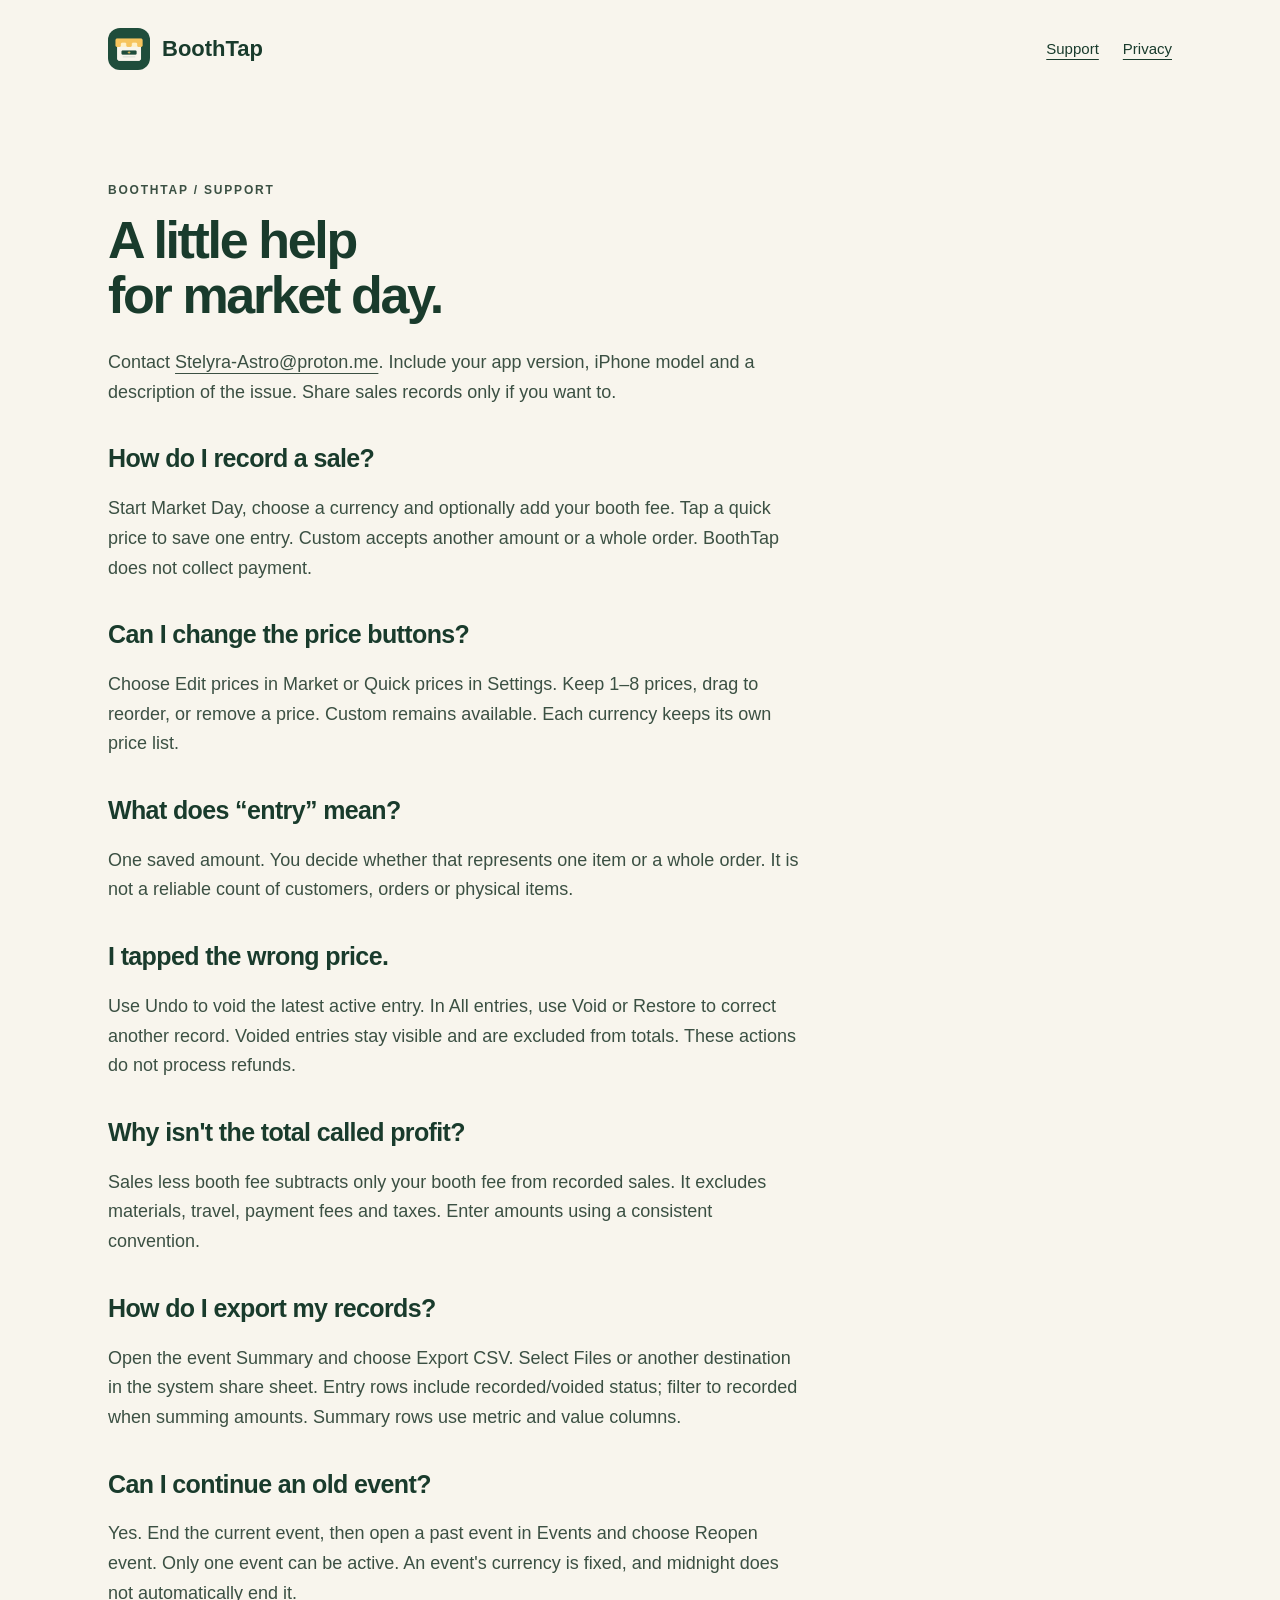
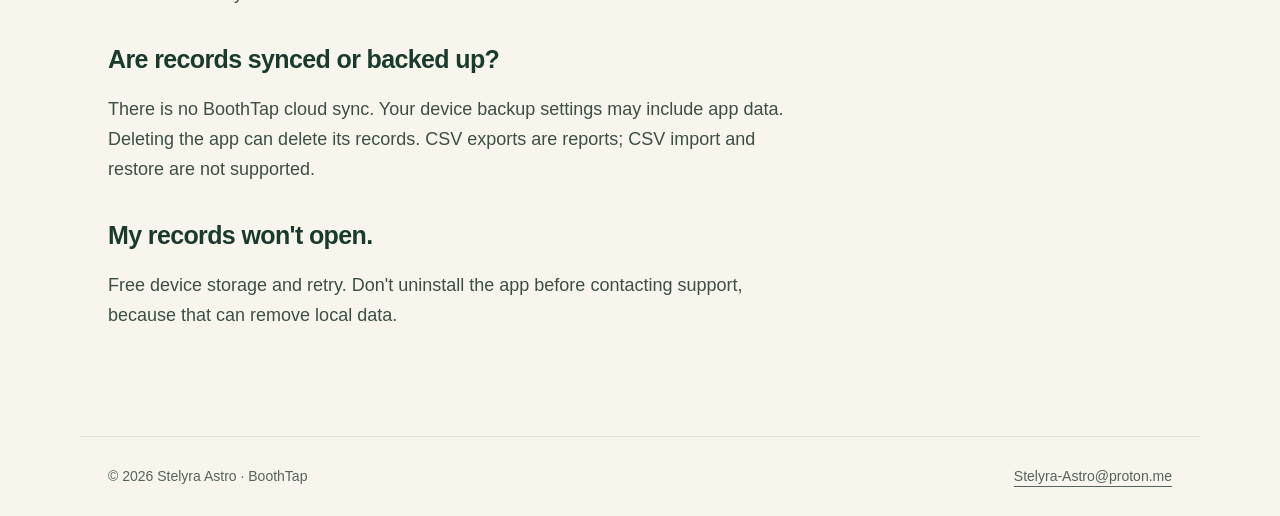
==== support/index.html @ c63bdf38 "Publish BoothTap marketing support and privacy pages" ====
<!doctype html><html lang="en"><head><meta charset="utf-8"><meta name="viewport" content="width=device-width, initial-scale=1"><meta name="color-scheme" content="light"><meta name="description" content="Help with prices, entries, corrections, event summaries and CSV export in BoothTap."><title>BoothTap Support</title><link rel="icon" href="../assets/icon.png"><link rel="stylesheet" href="../assets/style.css"></head><body><a class="skip" href="#main">Skip to content</a><header><a class="brand" href="../"><img src="../assets/icon.png" alt="">BoothTap</a><nav aria-label="Main"><a href="../support/">Support</a><a href="../privacy/">Privacy</a></nav></header><main id="main"><article class="document"><p class="eyebrow">BoothTap / Support</p><h1>A little help<br>for market day.</h1><p>Contact <a href="mailto:Stelyra-Astro@proton.me">Stelyra-Astro@proton.me</a>. Include your app version, iPhone model and a description of the issue. Share sales records only if you want to.</p><h2>How do I record a sale?</h2><p>Start Market Day, choose a currency and optionally add your booth fee. Tap a quick price to save one entry. Custom accepts another amount or a whole order. BoothTap does not collect payment.</p><h2>Can I change the price buttons?</h2><p>Choose Edit prices in Market or Quick prices in Settings. Keep 1–8 prices, drag to reorder, or remove a price. Custom remains available. Each currency keeps its own price list.</p><h2>What does “entry” mean?</h2><p>One saved amount. You decide whether that represents one item or a whole order. It is not a reliable count of customers, orders or physical items.</p><h2>I tapped the wrong price.</h2><p>Use Undo to void the latest active entry. In All entries, use Void or Restore to correct another record. Voided entries stay visible and are excluded from totals. These actions do not process refunds.</p><h2>Why isn't the total called profit?</h2><p>Sales less booth fee subtracts only your booth fee from recorded sales. It excludes materials, travel, payment fees and taxes. Enter amounts using a consistent convention.</p><h2>How do I export my records?</h2><p>Open the event Summary and choose Export CSV. Select Files or another destination in the system share sheet. Entry rows include recorded/voided status; filter to recorded when summing amounts. Summary rows use metric and value columns.</p><h2>Can I continue an old event?</h2><p>Yes. End the current event, then open a past event in Events and choose Reopen event. Only one event can be active. An event's currency is fixed, and midnight does not automatically end it.</p><h2>Are records synced or backed up?</h2><p>There is no BoothTap cloud sync. Your device backup settings may include app data. Deleting the app can delete its records. CSV exports are reports; CSV import and restore are not supported.</p><h2>My records won't open.</h2><p>Free device storage and retry. Don't uninstall the app before contacting support, because that can remove local data.</p></article></main><footer><span>© 2026 Stelyra Astro · BoothTap</span><a href="mailto:Stelyra-Astro@proton.me">Stelyra-Astro@proton.me</a></footer></body></html>
---- assets/style.css ----
:root{color-scheme:light;--paper:#f8f5ed;--ink:#193b2c;--muted:#536458;--yellow:#f6c45e;--line:#dce0d4}*{box-sizing:border-box}body{margin:0;background:var(--paper);color:var(--ink);font:18px/1.65 -apple-system,BlinkMacSystemFont,"Segoe UI",sans-serif}a{color:inherit;text-underline-offset:5px}a:hover{color:#765114}a:focus-visible{outline:3px solid #a07000;outline-offset:5px}header,main,footer{max-width:1120px;margin:auto;padding:28px}header{display:flex;justify-content:space-between;align-items:center;gap:20px}.brand{display:flex;align-items:center;gap:12px;font-size:22px;font-weight:750;text-decoration:none}.brand img{width:42px;height:42px;border-radius:12px}nav{display:flex;gap:24px;font-size:15px}h1,h2,h3,p{margin-top:0}h1{font-size:clamp(46px,7vw,86px);line-height:1.06;letter-spacing:-.045em;max-width:820px;margin-bottom:25px}h2{font-size:36px;line-height:1.2;letter-spacing:-.025em}h3{font-size:22px}p{max-width:700px}.eyebrow{font-size:12px;letter-spacing:.15em;font-weight:750;text-transform:uppercase;color:var(--muted)}.hero{display:grid;grid-template-columns:1.4fr .6fr;align-items:center;gap:50px;padding:65px 0 75px}.hero p{font-size:21px;color:var(--muted)}.icon-art{width:100%;max-width:310px;border-radius:28%;box-shadow:0 25px 70px #193b2c19;transform:rotate(5deg)}.pill{display:inline-block;font-size:14px;font-weight:650;border:1px solid var(--line);border-radius:30px;padding:9px 17px;background:#fff}.section{padding:50px 0;border-top:1px solid var(--line)}.steps{display:grid;grid-template-columns:repeat(3,1fr);gap:35px}.step-no{display:block;color:#80601c;font-weight:750;font-size:14px;letter-spacing:.12em;margin-bottom:15px}.note{background:#ecefe4;border-radius:24px;padding:32px}.note p:last-child{margin-bottom:0}.document{max-width:820px;padding-top:55px}.document h1{font-size:52px}.document h2{font-size:25px;margin-top:36px}.document p,.document li{color:#3b5043}footer{display:flex;justify-content:space-between;gap:20px;border-top:1px solid var(--line);font-size:14px;color:var(--muted);margin-top:60px}.skip{position:absolute;left:-9999px}.skip:focus{left:20px;top:5px;background:white;padding:8px}@media(max-width:650px){body{font-size:17px}header,main,footer{padding:22px}header{align-items:flex-start}nav{gap:14px;font-size:14px}.brand{font-size:19px}.brand img{width:33px;height:33px}.hero{grid-template-columns:1fr;padding:35px 0 50px;gap:35px}.icon-art{max-width:145px;order:-1}.hero p{font-size:19px}.steps{grid-template-columns:1fr;gap:22px}.section{padding:35px 0}.document h1{font-size:40px}footer{flex-direction:column}.note{padding:24px}}
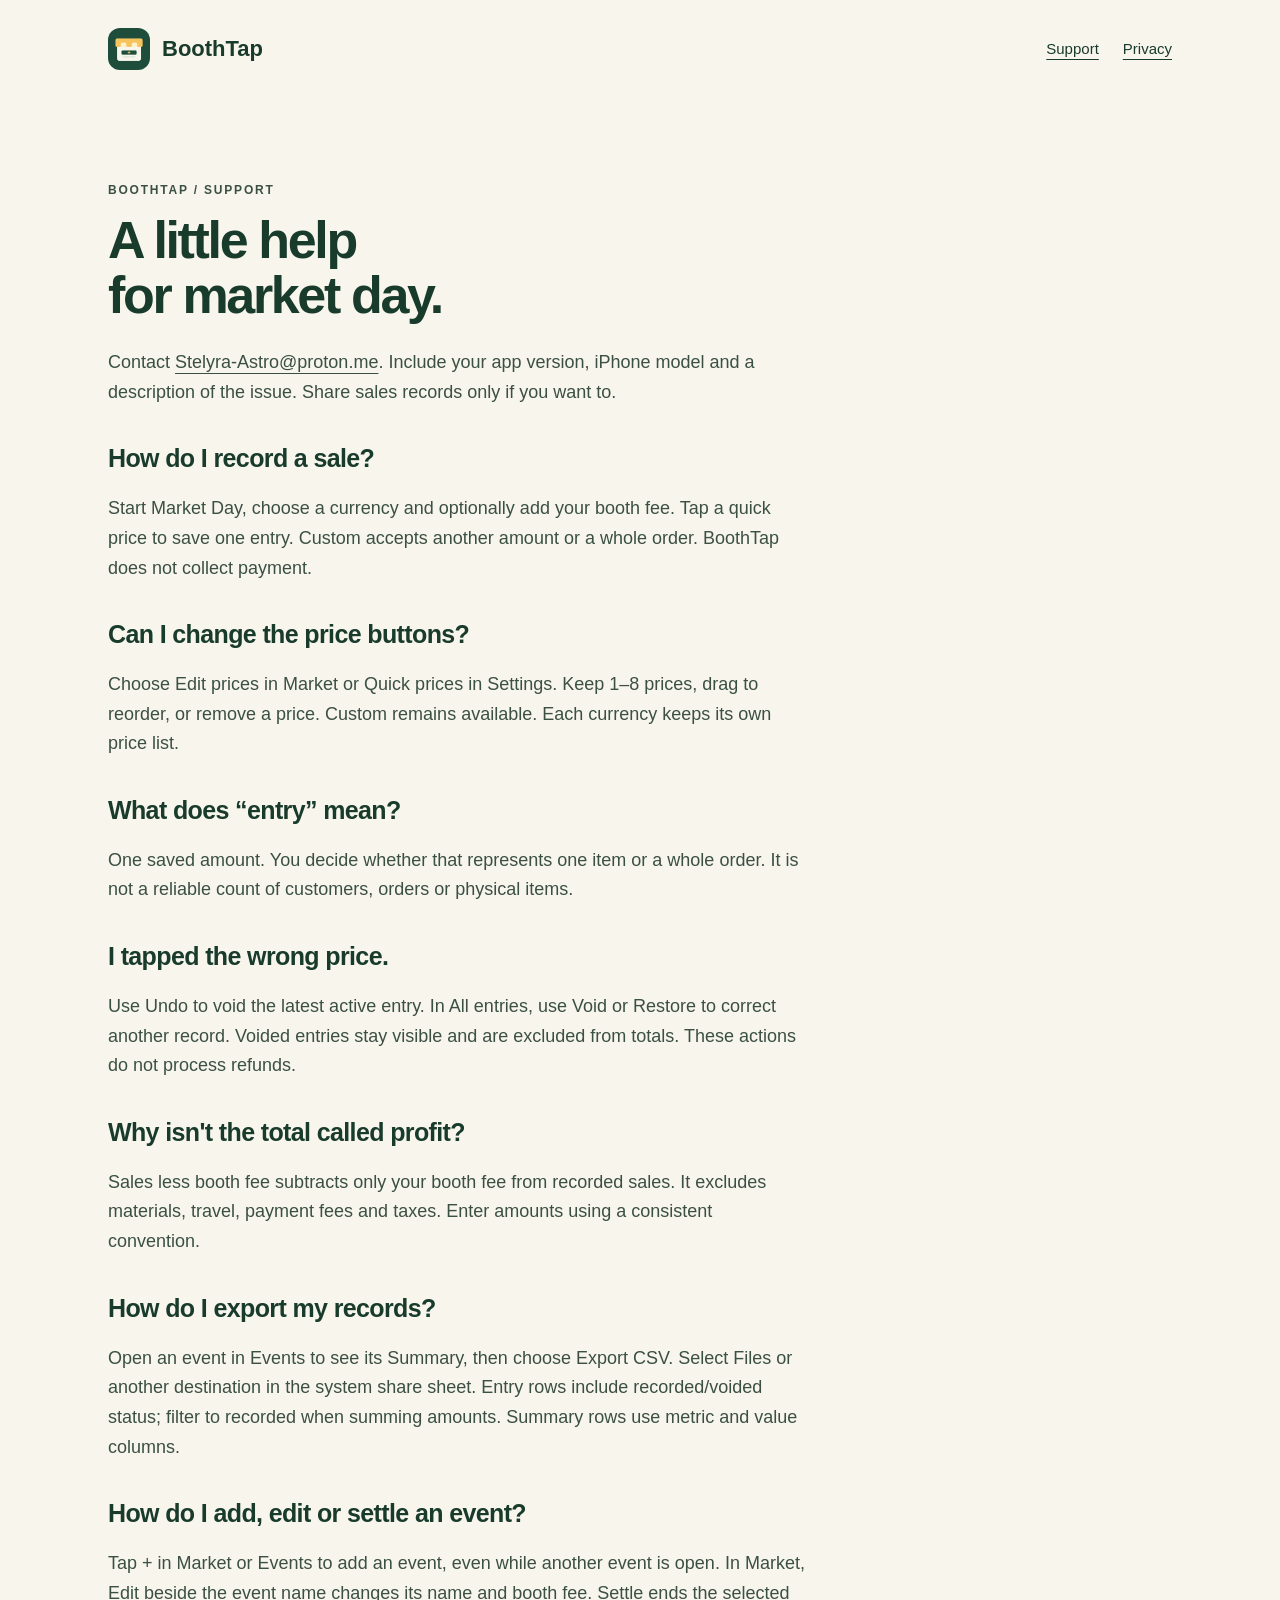
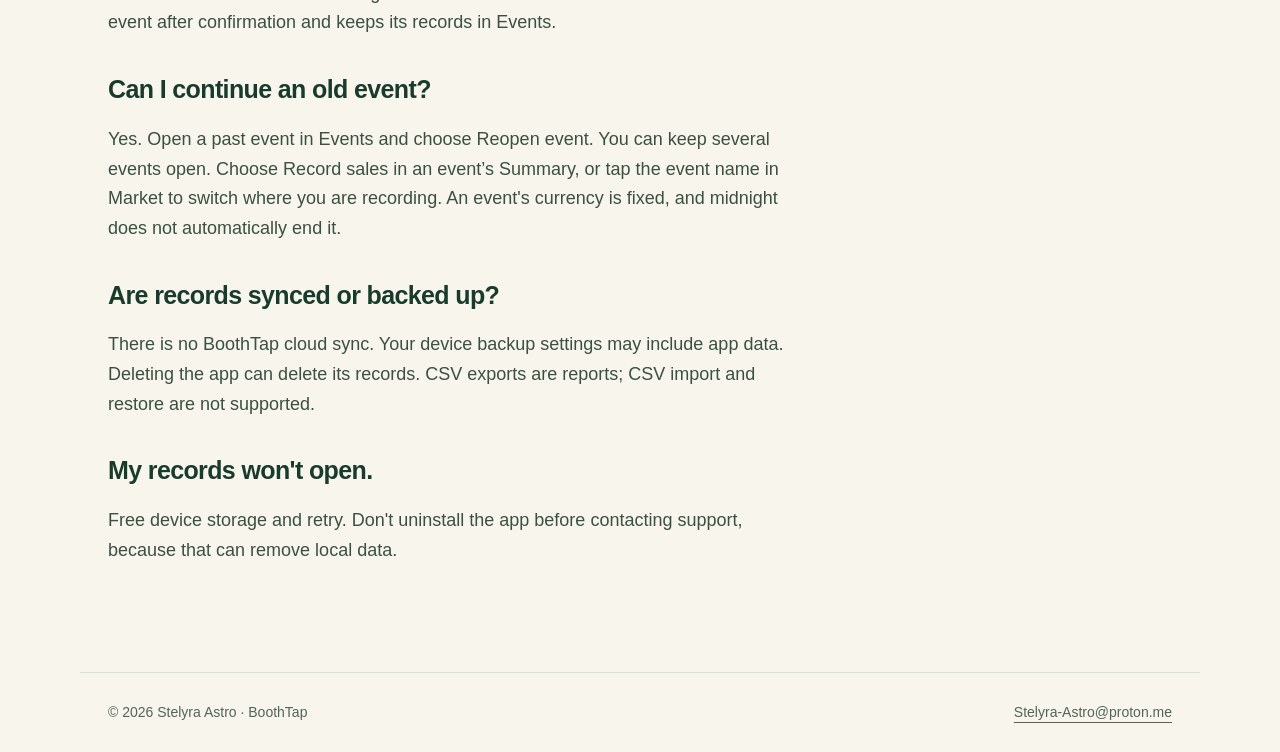
==== commit af32d8d1: "Update event switching and first-screen settlement guide" ====
--- a/support/index.html
+++ b/support/index.html
@@ -1 +1 @@
-<!doctype html><html lang="en"><head><meta charset="utf-8"><meta name="viewport" content="width=device-width, initial-scale=1"><meta name="color-scheme" content="light"><meta name="description" content="Help with prices, entries, corrections, event summaries and CSV export in BoothTap."><title>BoothTap Support</title><link rel="icon" href="../assets/icon.png"><link rel="stylesheet" href="../assets/style.css"></head><body><a class="skip" href="#main">Skip to content</a><header><a class="brand" href="../"><img src="../assets/icon.png" alt="">BoothTap</a><nav aria-label="Main"><a href="../support/">Support</a><a href="../privacy/">Privacy</a></nav></header><main id="main"><article class="document"><p class="eyebrow">BoothTap / Support</p><h1>A little help<br>for market day.</h1><p>Contact <a href="mailto:Stelyra-Astro@proton.me">Stelyra-Astro@proton.me</a>. Include your app version, iPhone model and a description of the issue. Share sales records only if you want to.</p><h2>How do I record a sale?</h2><p>Start Market Day, choose a currency and optionally add your booth fee. Tap a quick price to save one entry. Custom accepts another amount or a whole order. BoothTap does not collect payment.</p><h2>Can I change the price buttons?</h2><p>Choose Edit prices in Market or Quick prices in Settings. Keep 1–8 prices, drag to reorder, or remove a price. Custom remains available. Each currency keeps its own price list.</p><h2>What does “entry” mean?</h2><p>One saved amount. You decide whether that represents one item or a whole order. It is not a reliable count of customers, orders or physical items.</p><h2>I tapped the wrong price.</h2><p>Use Undo to void the latest active entry. In All entries, use Void or Restore to correct another record. Voided entries stay visible and are excluded from totals. These actions do not process refunds.</p><h2>Why isn't the total called profit?</h2><p>Sales less booth fee subtracts only your booth fee from recorded sales. It excludes materials, travel, payment fees and taxes. Enter amounts using a consistent convention.</p><h2>How do I export my records?</h2><p>Open the event Summary and choose Export CSV. Select Files or another destination in the system share sheet. Entry rows include recorded/voided status; filter to recorded when summing amounts. Summary rows use metric and value columns.</p><h2>Can I continue an old event?</h2><p>Yes. End the current event, then open a past event in Events and choose Reopen event. Only one event can be active. An event's currency is fixed, and midnight does not automatically end it.</p><h2>Are records synced or backed up?</h2><p>There is no BoothTap cloud sync. Your device backup settings may include app data. Deleting the app can delete its records. CSV exports are reports; CSV import and restore are not supported.</p><h2>My records won't open.</h2><p>Free device storage and retry. Don't uninstall the app before contacting support, because that can remove local data.</p></article></main><footer><span>© 2026 Stelyra Astro · BoothTap</span><a href="mailto:Stelyra-Astro@proton.me">Stelyra-Astro@proton.me</a></footer></body></html>+<!doctype html><html lang="en"><head><meta charset="utf-8"><meta name="viewport" content="width=device-width, initial-scale=1"><meta name="color-scheme" content="light"><meta name="description" content="Help with prices, entries, corrections, event summaries and CSV export in BoothTap."><title>BoothTap Support</title><link rel="icon" href="../assets/icon.png"><link rel="stylesheet" href="../assets/style.css"></head><body><a class="skip" href="#main">Skip to content</a><header><a class="brand" href="../"><img src="../assets/icon.png" alt="">BoothTap</a><nav aria-label="Main"><a href="../support/">Support</a><a href="../privacy/">Privacy</a></nav></header><main id="main"><article class="document"><p class="eyebrow">BoothTap / Support</p><h1>A little help<br>for market day.</h1><p>Contact <a href="mailto:Stelyra-Astro@proton.me">Stelyra-Astro@proton.me</a>. Include your app version, iPhone model and a description of the issue. Share sales records only if you want to.</p><h2>How do I record a sale?</h2><p>Start Market Day, choose a currency and optionally add your booth fee. Tap a quick price to save one entry. Custom accepts another amount or a whole order. BoothTap does not collect payment.</p><h2>Can I change the price buttons?</h2><p>Choose Edit prices in Market or Quick prices in Settings. Keep 1–8 prices, drag to reorder, or remove a price. Custom remains available. Each currency keeps its own price list.</p><h2>What does “entry” mean?</h2><p>One saved amount. You decide whether that represents one item or a whole order. It is not a reliable count of customers, orders or physical items.</p><h2>I tapped the wrong price.</h2><p>Use Undo to void the latest active entry. In All entries, use Void or Restore to correct another record. Voided entries stay visible and are excluded from totals. These actions do not process refunds.</p><h2>Why isn't the total called profit?</h2><p>Sales less booth fee subtracts only your booth fee from recorded sales. It excludes materials, travel, payment fees and taxes. Enter amounts using a consistent convention.</p><h2>How do I export my records?</h2><p>Open an event in Events to see its Summary, then choose Export CSV. Select Files or another destination in the system share sheet. Entry rows include recorded/voided status; filter to recorded when summing amounts. Summary rows use metric and value columns.</p><h2>How do I add, edit or settle an event?</h2><p>Tap + in Market or Events to add an event, even while another event is open. In Market, Edit beside the event name changes its name and booth fee. Settle ends the selected event after confirmation and keeps its records in Events.</p><h2>Can I continue an old event?</h2><p>Yes. Open a past event in Events and choose Reopen event. You can keep several events open. Choose Record sales in an event’s Summary, or tap the event name in Market to switch where you are recording. An event's currency is fixed, and midnight does not automatically end it.</p><h2>Are records synced or backed up?</h2><p>There is no BoothTap cloud sync. Your device backup settings may include app data. Deleting the app can delete its records. CSV exports are reports; CSV import and restore are not supported.</p><h2>My records won't open.</h2><p>Free device storage and retry. Don't uninstall the app before contacting support, because that can remove local data.</p></article></main><footer><span>© 2026 Stelyra Astro · BoothTap</span><a href="mailto:Stelyra-Astro@proton.me">Stelyra-Astro@proton.me</a></footer></body></html>
